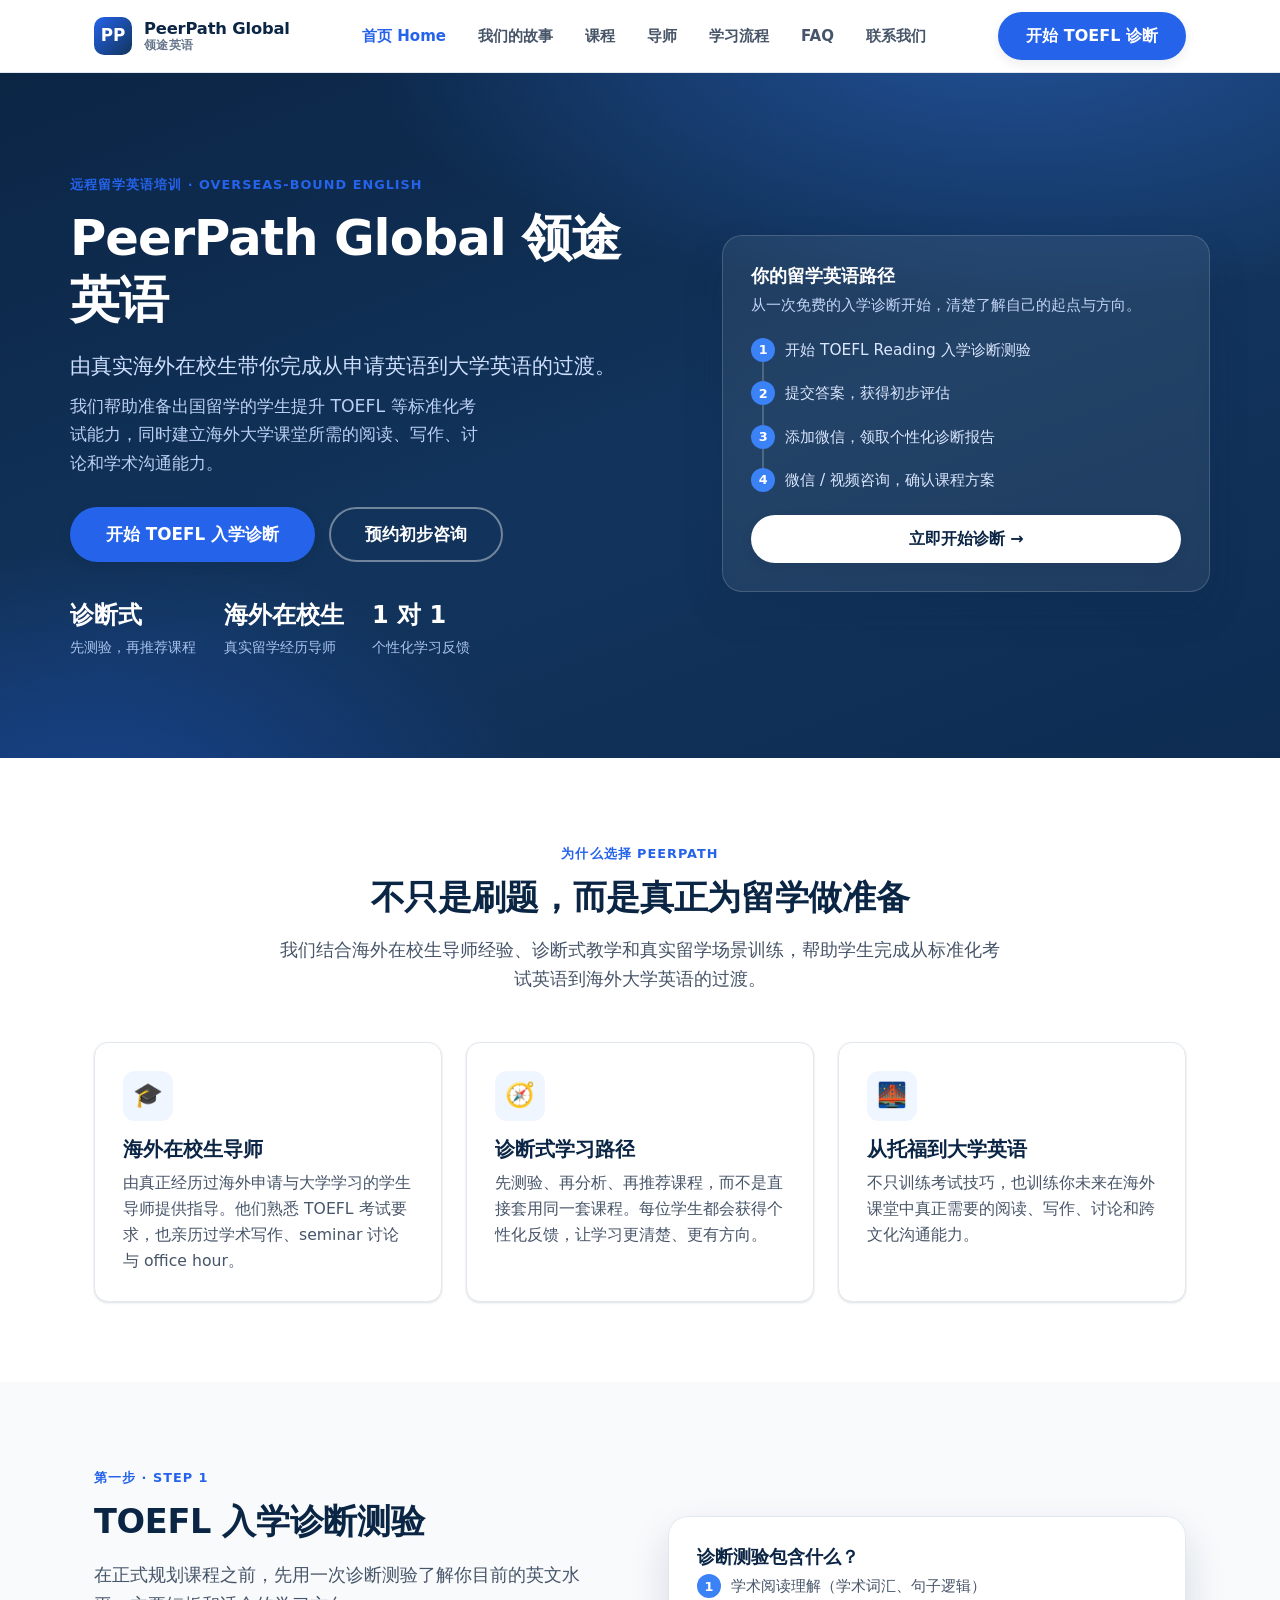
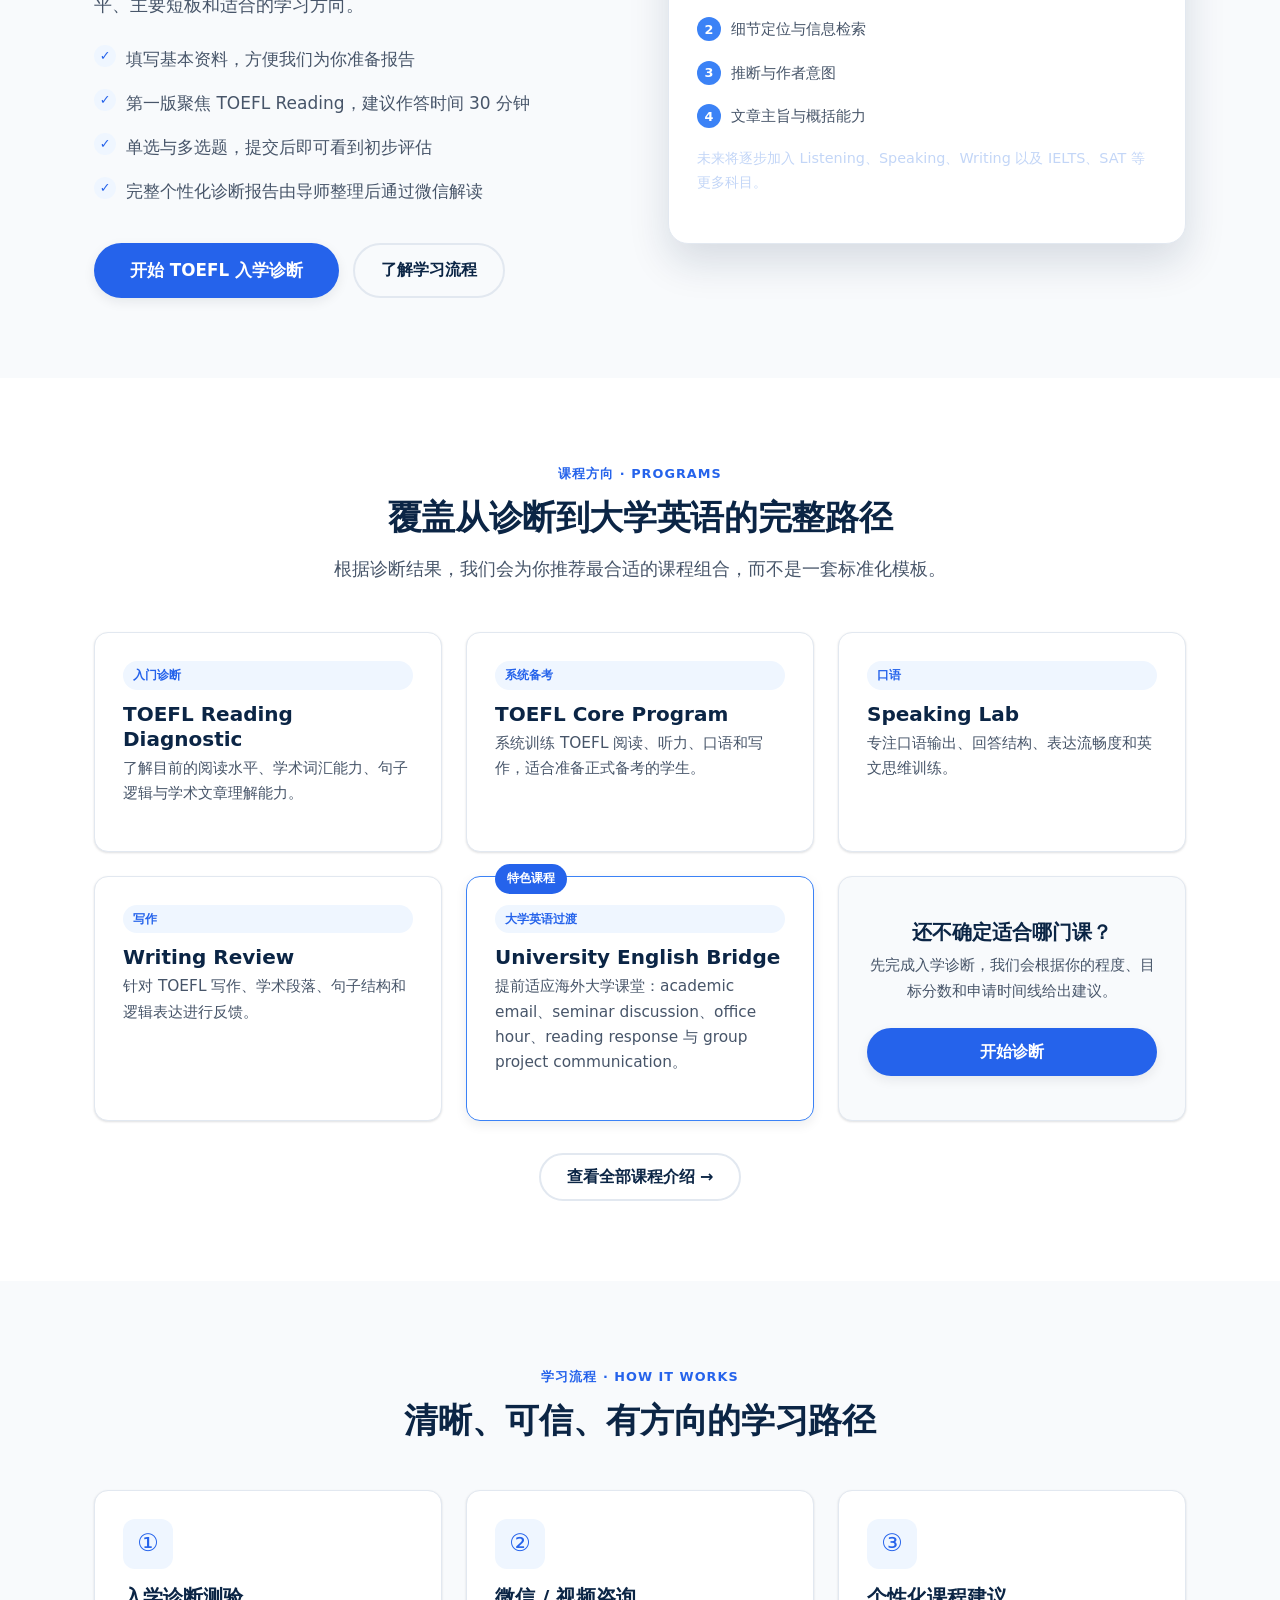
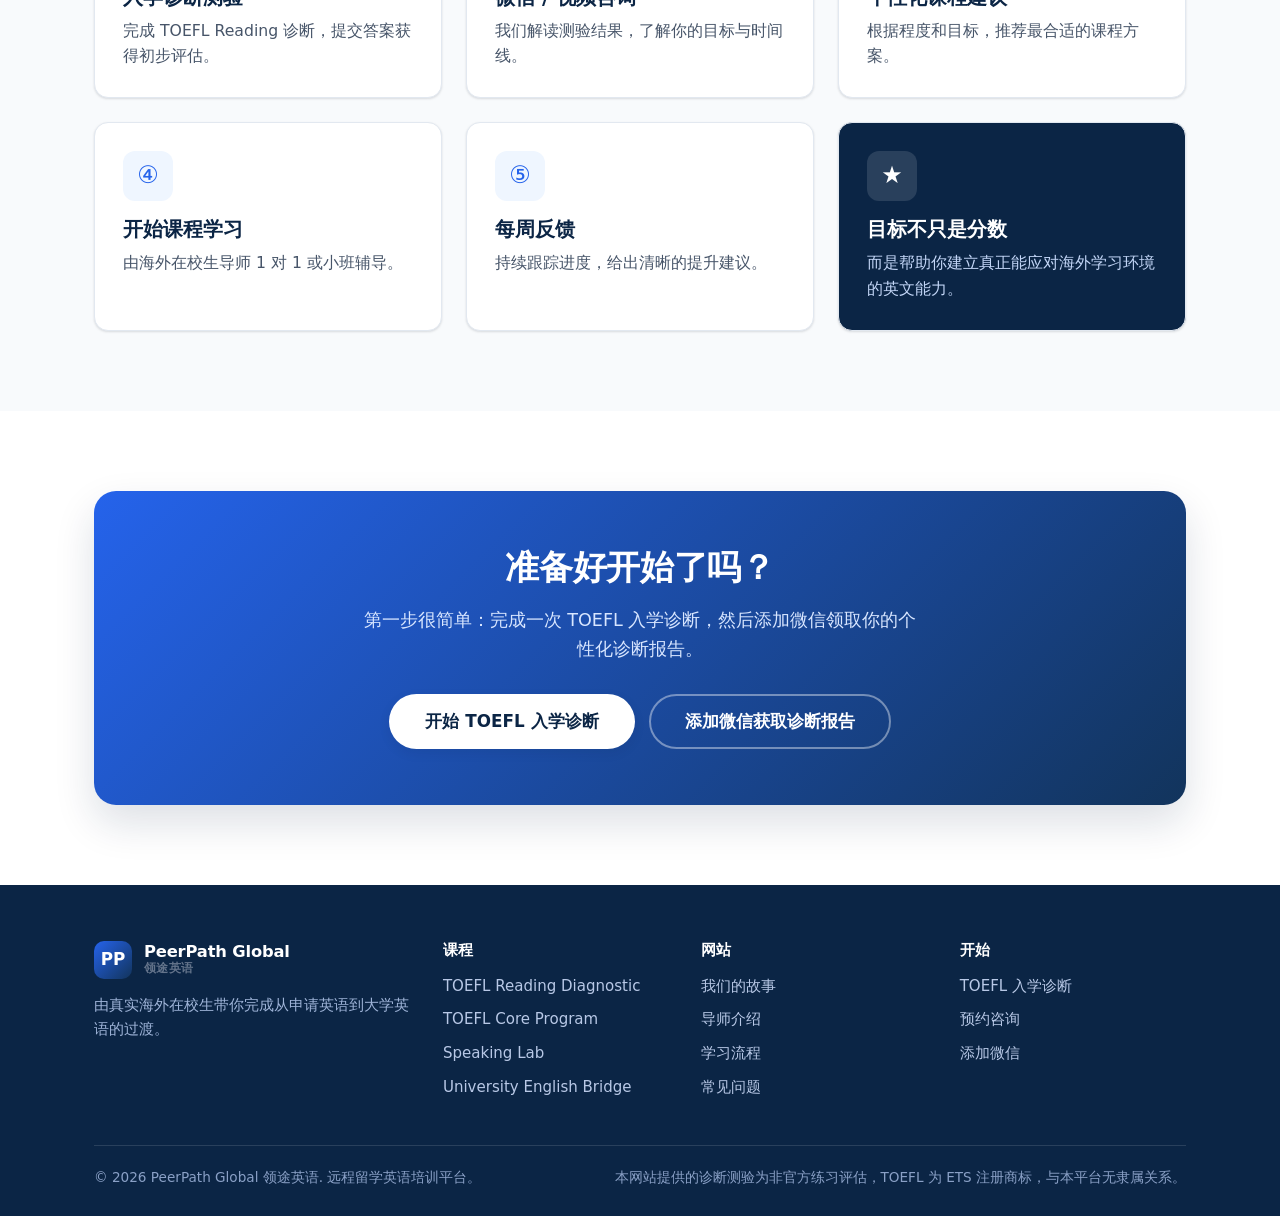
==== index.html @ d547b598 "Build PeerPath Global 领途英语 website (v1) First version of the remote study-abroad English training si" ====
<!DOCTYPE html>
<html lang="zh-CN">
<head>
  <meta charset="UTF-8">
  <meta name="viewport" content="width=device-width, initial-scale=1.0">
  <title>PeerPath Global 领途英语 | 由真实海外在校生带你完成从申请英语到大学英语的过渡</title>
  <meta name="description" content="PeerPath Global 领途英语是一个远程留学英语培训平台，结合 TOEFL 入学诊断测验、海外在校生导师辅导与真实留学场景训练，帮助准备出国的中国学生完成从考试英语到大学英语的过渡。">
  <link rel="preconnect" href="https://fonts.googleapis.com">
  <link rel="stylesheet" href="css/styles.css">
</head>
<body>

  <header class="site-header">
    <div class="container nav">
      <a class="brand" href="index.html" aria-label="PeerPath Global 首页">
        <span class="brand__mark">PP</span>
        <span class="brand__text">
          <span class="brand__en">PeerPath Global</span>
          <span class="brand__cn">领途英语</span>
        </span>
      </a>
      <nav aria-label="主导航">
        <ul class="nav__links">
          <li><a href="index.html">首页 Home</a></li>
          <li><a href="story.html">我们的故事</a></li>
          <li><a href="programs.html">课程</a></li>
          <li><a href="mentors.html">导师</a></li>
          <li><a href="how-it-works.html">学习流程</a></li>
          <li><a href="faq.html">FAQ</a></li>
          <li><a href="contact.html">联系我们</a></li>
        </ul>
      </nav>
      <div class="nav__cta">
        <a class="btn btn--primary" href="placement-test.html">开始 TOEFL 诊断</a>
      </div>
      <button class="nav__toggle" aria-label="展开菜单" aria-expanded="false">
        <span></span><span></span><span></span>
      </button>
    </div>
  </header>

  <main>
    <!-- Hero -->
    <section class="hero">
      <div class="container hero__inner">
        <div>
          <span class="eyebrow">远程留学英语培训 · Overseas-Bound English</span>
          <h1>PeerPath Global 领途英语</h1>
          <p class="hero__slogan">由真实海外在校生带你完成从申请英语到大学英语的过渡。</p>
          <p class="hero__sub">我们帮助准备出国留学的学生提升 TOEFL 等标准化考试能力，同时建立海外大学课堂所需的阅读、写作、讨论和学术沟通能力。</p>
          <div class="hero__actions">
            <a class="btn btn--primary btn--lg" href="placement-test.html">开始 TOEFL 入学诊断</a>
            <a class="btn btn--ghost-light btn--lg" href="contact.html#book">预约初步咨询</a>
          </div>
          <div class="hero__trust">
            <div><b>诊断式</b><span>先测验，再推荐课程</span></div>
            <div><b>海外在校生</b><span>真实留学经历导师</span></div>
            <div><b>1 对 1</b><span>个性化学习反馈</span></div>
          </div>
        </div>
        <aside class="hero__card">
          <h3>你的留学英语路径</h3>
          <p>从一次免费的入学诊断开始，清楚了解自己的起点与方向。</p>
          <ul class="flowline">
            <li>开始 TOEFL Reading 入学诊断测验</li>
            <li>提交答案，获得初步评估</li>
            <li>添加微信，领取个性化诊断报告</li>
            <li>微信 / 视频咨询，确认课程方案</li>
          </ul>
          <a class="btn btn--light btn--block" href="placement-test.html" style="margin-top:22px">立即开始诊断 →</a>
        </aside>
      </div>
    </section>

    <!-- Core value props -->
    <section class="section">
      <div class="container">
        <div class="section-head">
          <span class="eyebrow">为什么选择 PeerPath</span>
          <h2>不只是刷题，而是真正为留学做准备</h2>
          <p>我们结合海外在校生导师经验、诊断式教学和真实留学场景训练，帮助学生完成从标准化考试英语到海外大学英语的过渡。</p>
        </div>
        <div class="grid grid--3">
          <div class="card">
            <div class="card__icon">🎓</div>
            <h3>海外在校生导师</h3>
            <p>由真正经历过海外申请与大学学习的学生导师提供指导。他们熟悉 TOEFL 考试要求，也亲历过学术写作、seminar 讨论与 office hour。</p>
          </div>
          <div class="card">
            <div class="card__icon">🧭</div>
            <h3>诊断式学习路径</h3>
            <p>先测验、再分析、再推荐课程，而不是直接套用同一套课程。每位学生都会获得个性化反馈，让学习更清楚、更有方向。</p>
          </div>
          <div class="card">
            <div class="card__icon">🌉</div>
            <h3>从托福到大学英语</h3>
            <p>不只训练考试技巧，也训练你未来在海外课堂中真正需要的阅读、写作、讨论和跨文化沟通能力。</p>
          </div>
        </div>
      </div>
    </section>

    <!-- Placement test entry -->
    <section class="section section--tint">
      <div class="container">
        <div class="split">
          <div>
            <span class="eyebrow">第一步 · Step 1</span>
            <h2>TOEFL 入学诊断测验</h2>
            <p class="lead">在正式规划课程之前，先用一次诊断测验了解你目前的英文水平、主要短板和适合的学习方向。</p>
            <ul class="checklist">
              <li>填写基本资料，方便我们为你准备报告</li>
              <li>第一版聚焦 TOEFL Reading，建议作答时间 30 分钟</li>
              <li>单选与多选题，提交后即可看到初步评估</li>
              <li>完整个性化诊断报告由导师整理后通过微信解读</li>
            </ul>
            <div class="hero__actions">
              <a class="btn btn--primary btn--lg" href="placement-test.html">开始 TOEFL 入学诊断</a>
              <a class="btn btn--ghost" href="how-it-works.html">了解学习流程</a>
            </div>
          </div>
          <div class="hero__card" style="background:#fff;border-color:var(--line);color:var(--ink)">
            <h3 style="color:var(--navy-900)">诊断测验包含什么？</h3>
            <ul class="flowline" style="counter-reset:step">
              <li style="color:var(--ink-soft)">学术阅读理解（学术词汇、句子逻辑）</li>
              <li style="color:var(--ink-soft)">细节定位与信息检索</li>
              <li style="color:var(--ink-soft)">推断与作者意图</li>
              <li style="color:var(--ink-soft)">文章主旨与概括能力</li>
            </ul>
            <p class="muted" style="margin-top:18px;font-size:.9rem">未来将逐步加入 Listening、Speaking、Writing 以及 IELTS、SAT 等更多科目。</p>
          </div>
        </div>
      </div>
    </section>

    <!-- Programs preview -->
    <section class="section">
      <div class="container">
        <div class="section-head">
          <span class="eyebrow">课程方向 · Programs</span>
          <h2>覆盖从诊断到大学英语的完整路径</h2>
          <p>根据诊断结果，我们会为你推荐最合适的课程组合，而不是一套标准化模板。</p>
        </div>
        <div class="grid grid--3">
          <div class="program">
            <span class="card__tag">入门诊断</span>
            <h3>TOEFL Reading Diagnostic</h3>
            <p>了解目前的阅读水平、学术词汇能力、句子逻辑与学术文章理解能力。</p>
          </div>
          <div class="program">
            <span class="card__tag">系统备考</span>
            <h3>TOEFL Core Program</h3>
            <p>系统训练 TOEFL 阅读、听力、口语和写作，适合准备正式备考的学生。</p>
          </div>
          <div class="program">
            <span class="card__tag">口语</span>
            <h3>Speaking Lab</h3>
            <p>专注口语输出、回答结构、表达流畅度和英文思维训练。</p>
          </div>
          <div class="program">
            <span class="card__tag">写作</span>
            <h3>Writing Review</h3>
            <p>针对 TOEFL 写作、学术段落、句子结构和逻辑表达进行反馈。</p>
          </div>
          <div class="program program--featured">
            <span class="program__badge">特色课程</span>
            <span class="card__tag">大学英语过渡</span>
            <h3>University English Bridge</h3>
            <p>提前适应海外大学课堂：academic email、seminar discussion、office hour、reading response 与 group project communication。</p>
          </div>
          <div class="program" style="background:var(--bg-soft);justify-content:center;text-align:center">
            <h3 style="margin-bottom:.4em">还不确定适合哪门课？</h3>
            <p>先完成入学诊断，我们会根据你的程度、目标分数和申请时间线给出建议。</p>
            <a class="btn btn--primary" href="placement-test.html" style="margin-top:8px">开始诊断</a>
          </div>
        </div>
        <div class="center" style="margin-top:32px">
          <a class="btn btn--ghost" href="programs.html">查看全部课程介绍 →</a>
        </div>
      </div>
    </section>

    <!-- How it works -->
    <section class="section section--tint">
      <div class="container">
        <div class="section-head">
          <span class="eyebrow">学习流程 · How It Works</span>
          <h2>清晰、可信、有方向的学习路径</h2>
        </div>
        <div class="grid grid--3">
          <div class="card"><div class="card__icon">①</div><h3>入学诊断测验</h3><p>完成 TOEFL Reading 诊断，提交答案获得初步评估。</p></div>
          <div class="card"><div class="card__icon">②</div><h3>微信 / 视频咨询</h3><p>我们解读测验结果，了解你的目标与时间线。</p></div>
          <div class="card"><div class="card__icon">③</div><h3>个性化课程建议</h3><p>根据程度和目标，推荐最合适的课程方案。</p></div>
          <div class="card"><div class="card__icon">④</div><h3>开始课程学习</h3><p>由海外在校生导师 1 对 1 或小班辅导。</p></div>
          <div class="card"><div class="card__icon">⑤</div><h3>每周反馈</h3><p>持续跟踪进度，给出清晰的提升建议。</p></div>
          <div class="card" style="background:var(--navy-900);color:#fff">
            <div class="card__icon" style="background:rgba(255,255,255,.12);color:#fff">★</div>
            <h3 style="color:#fff">目标不只是分数</h3>
            <p style="color:#c3d6f7">而是帮助你建立真正能应对海外学习环境的英文能力。</p>
          </div>
        </div>
      </div>
    </section>

    <!-- CTA band -->
    <section class="section">
      <div class="container">
        <div class="cta-band">
          <h2>准备好开始了吗？</h2>
          <p>第一步很简单：完成一次 TOEFL 入学诊断，然后添加微信领取你的个性化诊断报告。</p>
          <div class="hero__actions">
            <a class="btn btn--light btn--lg" href="placement-test.html">开始 TOEFL 入学诊断</a>
            <a class="btn btn--ghost-light btn--lg" href="contact.html">添加微信获取诊断报告</a>
          </div>
        </div>
      </div>
    </section>
  </main>

  <!-- Footer -->
  <footer class="site-footer">
    <div class="container">
      <div class="footer-grid">
        <div class="footer-brand">
          <a class="brand" href="index.html">
            <span class="brand__mark">PP</span>
            <span class="brand__text"><span class="brand__en">PeerPath Global</span><span class="brand__cn">领途英语</span></span>
          </a>
          <p>由真实海外在校生带你完成从申请英语到大学英语的过渡。</p>
        </div>
        <div>
          <h4>课程</h4>
          <ul class="footer-links">
            <li><a href="programs.html">TOEFL Reading Diagnostic</a></li>
            <li><a href="programs.html">TOEFL Core Program</a></li>
            <li><a href="programs.html">Speaking Lab</a></li>
            <li><a href="programs.html">University English Bridge</a></li>
          </ul>
        </div>
        <div>
          <h4>网站</h4>
          <ul class="footer-links">
            <li><a href="story.html">我们的故事</a></li>
            <li><a href="mentors.html">导师介绍</a></li>
            <li><a href="how-it-works.html">学习流程</a></li>
            <li><a href="faq.html">常见问题</a></li>
          </ul>
        </div>
        <div>
          <h4>开始</h4>
          <ul class="footer-links">
            <li><a href="placement-test.html">TOEFL 入学诊断</a></li>
            <li><a href="contact.html#book">预约咨询</a></li>
            <li><a href="contact.html">添加微信</a></li>
          </ul>
        </div>
      </div>
      <div class="footer-bottom">
        <span>© <span data-year>2026</span> PeerPath Global 领途英语. 远程留学英语培训平台。</span>
        <span>本网站提供的诊断测验为非官方练习评估，TOEFL 为 ETS 注册商标，与本平台无隶属关系。</span>
      </div>
    </div>
  </footer>

  <script src="js/config.js"></script>
  <script src="js/main.js"></script>
</body>
</html>
---- css/styles.css ----
/* ==========================================================================
   PeerPath Global 领途英语 — Design System
   Modern, clean, education-focused. Navy / blue / white palette.
   ========================================================================== */

:root {
  /* Brand colors */
  --navy-900: #0b2545;
  --navy-800: #12345c;
  --navy-700: #1d426b;
  --blue-600: #2563eb;
  --blue-500: #3b82f6;
  --blue-400: #60a5fa;
  --blue-100: #dbeafe;
  --blue-50:  #eff6ff;

  --ink:      #1e293b;
  --ink-soft: #475569;
  --muted:    #64748b;
  --line:     #e2e8f0;
  --bg:       #ffffff;
  --bg-soft:  #f8fafc;
  --bg-tint:  #f1f5f9;

  --success:  #16a34a;
  --warning:  #d97706;
  --danger:   #dc2626;

  --radius:   14px;
  --radius-sm: 10px;
  --shadow-sm: 0 1px 2px rgba(15, 23, 42, .06), 0 1px 3px rgba(15, 23, 42, .08);
  --shadow:    0 4px 12px rgba(15, 23, 42, .08);
  --shadow-lg: 0 18px 40px rgba(11, 37, 69, .14);

  --maxw: 1140px;
  --font: "Inter", "Segoe UI", "PingFang SC", "Microsoft YaHei", "Hiragino Sans GB", system-ui, -apple-system, sans-serif;
}

/* Reset --------------------------------------------------------------- */
*, *::before, *::after { box-sizing: border-box; }
html { scroll-behavior: smooth; -webkit-text-size-adjust: 100%; }
body {
  margin: 0;
  font-family: var(--font);
  color: var(--ink);
  background: var(--bg);
  line-height: 1.65;
  font-size: 17px;
  -webkit-font-smoothing: antialiased;
}
img { max-width: 100%; display: block; }
a { color: var(--blue-600); text-decoration: none; }
a:hover { text-decoration: underline; }
h1, h2, h3, h4 { color: var(--navy-900); line-height: 1.25; margin: 0 0 .5em; font-weight: 700; }
h1 { font-size: clamp(2rem, 4.5vw, 3.1rem); letter-spacing: -.02em; }
h2 { font-size: clamp(1.5rem, 3vw, 2.1rem); letter-spacing: -.01em; }
h3 { font-size: 1.25rem; }
p  { margin: 0 0 1rem; }

/* Layout helpers ------------------------------------------------------ */
.container { width: 100%; max-width: var(--maxw); margin: 0 auto; padding: 0 24px; }
.section { padding: 80px 0; }
.section--tint { background: var(--bg-soft); }
.section--navy { background: var(--navy-900); color: #e8eefc; }
.section--navy h1, .section--navy h2, .section--navy h3 { color: #fff; }
.center { text-align: center; }
.lead { font-size: 1.15rem; color: var(--ink-soft); }
.eyebrow {
  display: inline-block; font-size: .8rem; font-weight: 700; letter-spacing: .08em;
  text-transform: uppercase; color: var(--blue-600); margin-bottom: .8rem;
}
.section--navy .eyebrow { color: var(--blue-400); }
.section-head { max-width: 720px; margin: 0 auto 48px; text-align: center; }
.section-head p { color: var(--ink-soft); font-size: 1.1rem; }

/* Buttons ------------------------------------------------------------- */
.btn {
  display: inline-flex; align-items: center; gap: .5rem; justify-content: center;
  font-weight: 600; font-size: 1rem; line-height: 1; cursor: pointer;
  padding: 14px 26px; border-radius: 999px; border: 2px solid transparent;
  transition: transform .12s ease, box-shadow .2s ease, background .2s ease, color .2s ease;
  text-decoration: none; white-space: nowrap;
}
.btn:hover { text-decoration: none; transform: translateY(-2px); }
.btn--primary { background: var(--blue-600); color: #fff; box-shadow: var(--shadow); }
.btn--primary:hover { background: var(--blue-500); color: #fff; }
.btn--light { background: #fff; color: var(--navy-900); box-shadow: var(--shadow); }
.btn--light:hover { background: var(--blue-50); color: var(--navy-900); }
.btn--ghost { background: transparent; color: var(--navy-900); border-color: var(--line); }
.btn--ghost:hover { border-color: var(--blue-400); color: var(--blue-600); background: var(--blue-50); }
.btn--ghost-light { background: transparent; color: #fff; border-color: rgba(255,255,255,.4); }
.btn--ghost-light:hover { background: rgba(255,255,255,.12); color: #fff; }
.btn--lg { padding: 17px 34px; font-size: 1.05rem; }
.btn--block { width: 100%; }

/* Header / Nav -------------------------------------------------------- */
.site-header {
  position: sticky; top: 0; z-index: 50; background: rgba(255,255,255,.92);
  backdrop-filter: saturate(180%) blur(10px); border-bottom: 1px solid var(--line);
}
.nav { display: flex; align-items: center; justify-content: space-between; height: 72px; }
.brand { display: flex; align-items: center; gap: 12px; font-weight: 800; color: var(--navy-900); }
.brand:hover { text-decoration: none; }
.brand__mark {
  width: 38px; height: 38px; border-radius: 10px; flex: none;
  background: linear-gradient(135deg, var(--blue-600), var(--navy-800));
  display: grid; place-items: center; color: #fff; font-weight: 800; font-size: 1.05rem;
}
.brand__text { display: flex; flex-direction: column; line-height: 1.15; }
.brand__en { font-size: 1.02rem; letter-spacing: -.01em; }
.brand__cn { font-size: .74rem; color: var(--muted); font-weight: 600; letter-spacing: .04em; }
.nav__links { display: flex; align-items: center; gap: 6px; list-style: none; margin: 0; padding: 0; }
.nav__links a {
  display: inline-block; padding: 8px 13px; border-radius: 8px; color: var(--ink-soft);
  font-weight: 600; font-size: .94rem;
}
.nav__links a:hover { color: var(--navy-900); background: var(--bg-tint); text-decoration: none; }
.nav__links a.is-active { color: var(--blue-600); }
.nav__cta { display: flex; align-items: center; gap: 10px; }
.nav__toggle {
  display: none; background: none; border: 0; cursor: pointer; padding: 8px;
  flex-direction: column; gap: 5px;
}
.nav__toggle span { width: 24px; height: 2px; background: var(--navy-900); border-radius: 2px; transition: .2s; }

/* Hero ---------------------------------------------------------------- */
.hero {
  position: relative; overflow: hidden; color: #eaf1ff;
  background:
    radial-gradient(1100px 500px at 78% -10%, rgba(59,130,246,.45), transparent 60%),
    radial-gradient(800px 500px at 8% 110%, rgba(37,99,235,.35), transparent 55%),
    linear-gradient(160deg, var(--navy-900), var(--navy-800) 55%, #0e2c52);
}
.hero__inner { padding: 96px 0 100px; display: grid; grid-template-columns: 1.1fr .9fr; gap: 56px; align-items: center; }
.hero h1 { color: #fff; margin-bottom: .35em; }
.hero__slogan { font-size: 1.3rem; color: #cfe0ff; font-weight: 500; margin-bottom: .4em; }
.hero__sub { font-size: 1.08rem; color: #bcd0f5; max-width: 38ch; }
.hero__actions { display: flex; flex-wrap: wrap; gap: 14px; margin-top: 30px; }
.hero__trust { margin-top: 34px; display: flex; gap: 28px; flex-wrap: wrap; }
.hero__trust div { display: flex; flex-direction: column; }
.hero__trust b { font-size: 1.5rem; color: #fff; }
.hero__trust span { font-size: .85rem; color: #a9c2ec; }
.hero__card {
  background: rgba(255,255,255,.07); border: 1px solid rgba(255,255,255,.16);
  border-radius: 20px; padding: 28px; backdrop-filter: blur(6px); box-shadow: var(--shadow-lg);
}
.hero__card h3 { color: #fff; font-size: 1.15rem; margin-bottom: 6px; }
.hero__card p { color: #c3d6f7; font-size: .95rem; margin-bottom: 20px; }
.flowline { list-style: none; margin: 0; padding: 0; }
.flowline li { position: relative; padding: 0 0 18px 34px; color: #dbe7ff; font-size: .96rem; }
.flowline li::before {
  content: counter(step); counter-increment: step; position: absolute; left: 0; top: 0;
  width: 24px; height: 24px; border-radius: 50%; background: var(--blue-500); color: #fff;
  display: grid; place-items: center; font-size: .8rem; font-weight: 700;
}
.flowline li::after {
  content: ""; position: absolute; left: 11px; top: 24px; bottom: 0; width: 2px; background: rgba(255,255,255,.2);
}
.flowline li:last-child { padding-bottom: 0; }
.flowline li:last-child::after { display: none; }
.flowline { counter-reset: step; }

/* Cards / Grids ------------------------------------------------------- */
.grid { display: grid; gap: 24px; }
.grid--3 { grid-template-columns: repeat(3, 1fr); }
.grid--2 { grid-template-columns: repeat(2, 1fr); }
.grid--4 { grid-template-columns: repeat(4, 1fr); }
.card {
  background: var(--bg); border: 1px solid var(--line); border-radius: var(--radius);
  padding: 28px; box-shadow: var(--shadow-sm); transition: transform .15s ease, box-shadow .2s ease, border-color .2s;
}
.card:hover { transform: translateY(-3px); box-shadow: var(--shadow); border-color: var(--blue-100); }
.card__icon {
  width: 50px; height: 50px; border-radius: 12px; background: var(--blue-50); color: var(--blue-600);
  display: grid; place-items: center; font-size: 1.5rem; margin-bottom: 16px;
}
.card h3 { margin-bottom: .4em; }
.card p { color: var(--ink-soft); font-size: .98rem; margin: 0; }
.card__tag { display:inline-block; font-size:.78rem; font-weight:700; color: var(--blue-600); background: var(--blue-50); padding: 4px 10px; border-radius: 999px; margin-bottom: 12px; }

/* Feature list -------------------------------------------------------- */
.checklist { list-style: none; margin: 0; padding: 0; }
.checklist li { position: relative; padding: 8px 0 8px 32px; color: var(--ink-soft); }
.checklist li::before {
  content: "✓"; position: absolute; left: 0; top: 8px; width: 22px; height: 22px; border-radius: 50%;
  background: var(--blue-50); color: var(--blue-600); font-weight: 800; font-size: .8rem;
  display: grid; place-items: center;
}

/* Split section ------------------------------------------------------- */
.split { display: grid; grid-template-columns: 1fr 1fr; gap: 56px; align-items: center; }
.split--narrow { gap: 40px; }

/* Program / pricing-style cards -------------------------------------- */
.program {
  display: flex; flex-direction: column; height: 100%;
  border: 1px solid var(--line); border-radius: var(--radius); padding: 28px; background: #fff;
  box-shadow: var(--shadow-sm); transition: transform .15s, box-shadow .2s, border-color .2s;
}
.program:hover { transform: translateY(-3px); box-shadow: var(--shadow); border-color: var(--blue-100); }
.program--featured { border-color: var(--blue-500); box-shadow: var(--shadow); position: relative; }
.program__badge {
  position: absolute; top: -13px; left: 28px; background: var(--blue-600); color: #fff;
  font-size: .75rem; font-weight: 700; padding: 5px 12px; border-radius: 999px;
}
.program h3 { margin-bottom: .2em; }
.program__meta { color: var(--muted); font-size: .85rem; margin-bottom: 14px; font-weight: 600; }
.program p { color: var(--ink-soft); font-size: .96rem; }
.program .checklist { margin: 6px 0 20px; }
.program .btn { margin-top: auto; }

/* Mentors ------------------------------------------------------------- */
.mentor { text-align: left; }
.mentor__avatar {
  width: 72px; height: 72px; border-radius: 50%; margin-bottom: 16px;
  display: grid; place-items: center; font-size: 1.5rem; font-weight: 800; color: #fff;
}
.mentor h3 { margin-bottom: .1em; }
.mentor__school { color: var(--blue-600); font-weight: 600; font-size: .92rem; margin-bottom: 10px; }
.mentor__tags { display: flex; flex-wrap: wrap; gap: 6px; margin-top: 14px; }
.tag { font-size: .78rem; font-weight: 600; color: var(--ink-soft); background: var(--bg-tint); padding: 4px 10px; border-radius: 999px; }

/* Steps / How it works ----------------------------------------------- */
.steps { counter-reset: s; display: grid; gap: 20px; }
.step { display: grid; grid-template-columns: 56px 1fr; gap: 20px; align-items: start; padding: 22px; background:#fff; border:1px solid var(--line); border-radius: var(--radius); box-shadow: var(--shadow-sm); }
.step__num {
  counter-increment: s; width: 56px; height: 56px; border-radius: 14px;
  background: linear-gradient(135deg, var(--blue-600), var(--navy-800)); color:#fff;
  display: grid; place-items: center; font-size: 1.4rem; font-weight: 800;
}
.step__num::before { content: counter(s); }
.step h3 { margin-bottom: .2em; }
.step p { margin: 0; color: var(--ink-soft); }

/* FAQ ----------------------------------------------------------------- */
.faq { max-width: 820px; margin: 0 auto; }
.faq__item { border: 1px solid var(--line); border-radius: var(--radius-sm); margin-bottom: 14px; background:#fff; overflow: hidden; }
.faq__q {
  width: 100%; text-align: left; background: none; border: 0; cursor: pointer;
  padding: 20px 24px; font-size: 1.05rem; font-weight: 600; color: var(--navy-900);
  display: flex; justify-content: space-between; align-items: center; gap: 16px;
}
.faq__q:hover { color: var(--blue-600); }
.faq__icon { flex: none; font-size: 1.4rem; color: var(--blue-500); transition: transform .2s; line-height: 1; }
.faq__item.is-open .faq__icon { transform: rotate(45deg); }
.faq__a { padding: 0 24px; max-height: 0; overflow: hidden; transition: max-height .25s ease, padding .25s ease; }
.faq__item.is-open .faq__a { padding: 0 24px 22px; max-height: 600px; }
.faq__a p { color: var(--ink-soft); margin: 0; }

/* Page hero (inner pages) -------------------------------------------- */
.page-hero {
  background:
    radial-gradient(900px 420px at 85% -20%, rgba(59,130,246,.4), transparent 60%),
    linear-gradient(160deg, var(--navy-900), var(--navy-800));
  color: #eaf1ff; padding: 72px 0 64px; text-align: center;
}
.page-hero h1 { color: #fff; margin-bottom: .3em; }
.page-hero p { color: #c3d6f7; max-width: 640px; margin: 0 auto; font-size: 1.1rem; }
.page-hero .eyebrow { color: var(--blue-400); }

/* Callout / CTA band -------------------------------------------------- */
.cta-band {
  background: linear-gradient(135deg, var(--blue-600), var(--navy-800));
  color: #fff; border-radius: 22px; padding: 56px; text-align: center; box-shadow: var(--shadow-lg);
}
.cta-band h2 { color: #fff; }
.cta-band p { color: #d8e6ff; max-width: 560px; margin: 0 auto 28px; font-size: 1.1rem; }
.cta-band .hero__actions { justify-content: center; }

/* Forms --------------------------------------------------------------- */
.field { margin-bottom: 18px; }
.field label { display: block; font-weight: 600; color: var(--navy-900); margin-bottom: 7px; font-size: .95rem; }
.field label .req { color: var(--danger); }
.field input, .field select, .field textarea {
  width: 100%; padding: 12px 14px; border: 1px solid var(--line); border-radius: 10px;
  font: inherit; font-size: 1rem; color: var(--ink); background: #fff; transition: border-color .15s, box-shadow .15s;
}
.field input:focus, .field select:focus, .field textarea:focus {
  outline: none; border-color: var(--blue-500); box-shadow: 0 0 0 3px var(--blue-100);
}
.field textarea { min-height: 120px; resize: vertical; }
.field .hint { font-size: .82rem; color: var(--muted); margin-top: 5px; }
.field--error input, .field--error select { border-color: var(--danger); }
.field__err { color: var(--danger); font-size: .82rem; margin-top: 5px; display: none; }
.field--error .field__err { display: block; }
.form-grid { display: grid; grid-template-columns: 1fr 1fr; gap: 0 22px; }
.form-card { background: #fff; border: 1px solid var(--line); border-radius: var(--radius); padding: 32px; box-shadow: var(--shadow-sm); }

/* Contact / WeChat ---------------------------------------------------- */
.qr {
  width: 220px; height: 220px; margin: 0 auto 16px; border-radius: 16px; background: #fff;
  border: 1px solid var(--line); display: grid; place-items: center; box-shadow: var(--shadow-sm);
  overflow: hidden;
}
.qr img { width: 100%; height: 100%; object-fit: contain; }
.contact-method { display: flex; gap: 16px; align-items: flex-start; padding: 18px 0; border-bottom: 1px solid var(--line); }
.contact-method:last-child { border-bottom: 0; }
.contact-method .card__icon { margin: 0; flex: none; }
.contact-method h3 { margin-bottom: .15em; font-size: 1.05rem; }
.contact-method p { margin: 0; color: var(--ink-soft); font-size: .95rem; }

/* Placement test ------------------------------------------------------ */
.test-shell { max-width: 880px; margin: 0 auto; }
.test-bar {
  position: sticky; top: 72px; z-index: 20; background: #fff; border: 1px solid var(--line);
  border-radius: 12px; padding: 12px 18px; display: flex; align-items: center; justify-content: space-between;
  box-shadow: var(--shadow-sm); margin-bottom: 24px; gap: 12px; flex-wrap: wrap;
}
.test-bar__progress { flex: 1; min-width: 160px; }
.progressbar { height: 8px; background: var(--bg-tint); border-radius: 999px; overflow: hidden; }
.progressbar > span { display: block; height: 100%; background: var(--blue-500); width: 0; transition: width .3s; }
.timer { font-variant-numeric: tabular-nums; font-weight: 700; font-size: 1.1rem; color: var(--navy-900); display:flex; align-items:center; gap:8px; }
.timer.is-low { color: var(--danger); }
.timer__dot { width: 9px; height: 9px; border-radius: 50%; background: var(--success); }
.timer.is-low .timer__dot { background: var(--danger); }

.passage { background: var(--bg-soft); border: 1px solid var(--line); border-radius: var(--radius); padding: 28px; margin-bottom: 24px; }
.passage h3 { margin-bottom: .2em; }
.passage__meta { color: var(--muted); font-size: .85rem; margin-bottom: 16px; }
.passage__body p { color: var(--ink); font-size: 1rem; }
.passage__body p[data-para] { position: relative; }

.question { border: 1px solid var(--line); border-radius: var(--radius); padding: 24px; margin-bottom: 18px; background:#fff; }
.question__num { font-size: .8rem; font-weight: 700; color: var(--blue-600); letter-spacing: .04em; }
.question__text { font-weight: 600; color: var(--navy-900); margin: 4px 0 16px; }
.question__hint { font-size: .85rem; color: var(--muted); font-weight: 500; }
.option { display: flex; gap: 12px; align-items: flex-start; padding: 12px 14px; border: 1px solid var(--line); border-radius: 10px; margin-bottom: 10px; cursor: pointer; transition: border-color .15s, background .15s; }
.option:hover { border-color: var(--blue-400); background: var(--blue-50); }
.option input { margin-top: 4px; accent-color: var(--blue-600); width: 18px; height: 18px; flex: none; }
.option.is-selected { border-color: var(--blue-500); background: var(--blue-50); }
.option__label { color: var(--ink); }

.test-actions { display: flex; justify-content: space-between; gap: 14px; margin-top: 10px; flex-wrap: wrap; }

/* Result -------------------------------------------------------------- */
.result-card { background:#fff; border:1px solid var(--line); border-radius: var(--radius); padding: 36px; box-shadow: var(--shadow); text-align:center; max-width: 720px; margin: 0 auto; }
.score-ring {
  width: 150px; height: 150px; border-radius: 50%; margin: 8px auto 18px; display: grid; place-items: center;
  background: conic-gradient(var(--blue-500) var(--pct, 0%), var(--bg-tint) 0);
}
.score-ring__inner { width: 116px; height: 116px; border-radius: 50%; background:#fff; display: grid; place-items: center; }
.score-ring__inner b { font-size: 2.2rem; color: var(--navy-900); line-height: 1; }
.score-ring__inner span { font-size: .8rem; color: var(--muted); }
.level-badge { display:inline-block; font-weight:700; padding: 6px 16px; border-radius: 999px; margin: 4px 0 14px; }
.result-meta { display:flex; gap: 18px; justify-content:center; flex-wrap:wrap; margin: 18px 0 8px; }
.result-meta div { background: var(--bg-soft); border:1px solid var(--line); border-radius: 12px; padding: 14px 20px; min-width: 120px; }
.result-meta b { display:block; font-size: 1.4rem; color: var(--navy-900); }
.result-meta span { font-size: .82rem; color: var(--muted); }

/* Banner / notices ---------------------------------------------------- */
.notice { background: var(--blue-50); border: 1px solid var(--blue-100); border-radius: 12px; padding: 16px 18px; color: var(--ink-soft); font-size: .95rem; }
.notice strong { color: var(--navy-900); }

/* Footer -------------------------------------------------------------- */
.site-footer { background: var(--navy-900); color: #b8c8e6; padding: 56px 0 28px; }
.footer-grid { display: grid; grid-template-columns: 1.4fr 1fr 1fr 1fr; gap: 32px; }
.site-footer h4 { color: #fff; font-size: .95rem; margin-bottom: 14px; }
.site-footer a { color: #b8c8e6; }
.site-footer a:hover { color: #fff; }
.footer-links { list-style: none; padding: 0; margin: 0; }
.footer-links li { margin-bottom: 9px; font-size: .94rem; }
.footer-brand .brand { color: #fff; margin-bottom: 14px; }
.footer-brand .brand__en { color: #fff; }
.footer-brand p { color: #9fb4d8; font-size: .92rem; max-width: 34ch; }
.footer-bottom { border-top: 1px solid rgba(255,255,255,.12); margin-top: 36px; padding-top: 20px; display: flex; justify-content: space-between; gap: 14px; flex-wrap: wrap; font-size: .85rem; color: #8aa0c6; }

/* Utilities ----------------------------------------------------------- */
.mt-0 { margin-top: 0; }
.mb-0 { margin-bottom: 0; }
.muted { color: var(--muted); }
.hide { display: none !important; }
.stack > * + * { margin-top: 1rem; }

/* Responsive ---------------------------------------------------------- */
@media (max-width: 960px) {
  .hero__inner { grid-template-columns: 1fr; gap: 40px; }
  .split { grid-template-columns: 1fr; gap: 32px; }
  .grid--3, .grid--4 { grid-template-columns: repeat(2, 1fr); }
  .footer-grid { grid-template-columns: 1fr 1fr; }
}
@media (max-width: 760px) {
  .section { padding: 56px 0; }
  .nav__links, .nav__cta .btn { display: none; }
  .nav__toggle { display: flex; }
  .site-header.nav-open .nav__links {
    display: flex; position: absolute; left: 0; right: 0; top: 72px; flex-direction: column;
    background: #fff; border-bottom: 1px solid var(--line); padding: 12px 24px 18px; gap: 2px; box-shadow: var(--shadow);
  }
  .site-header.nav-open .nav__links a { padding: 12px 8px; }
  .grid--3, .grid--4, .grid--2 { grid-template-columns: 1fr; }
  .form-grid { grid-template-columns: 1fr; }
  .footer-grid { grid-template-columns: 1fr 1fr; }
  .cta-band { padding: 40px 24px; }
  .test-bar { top: 64px; }
}
@media (max-width: 480px) {
  body { font-size: 16px; }
  .footer-grid { grid-template-columns: 1fr; }
  .hero__trust { gap: 20px; }
}
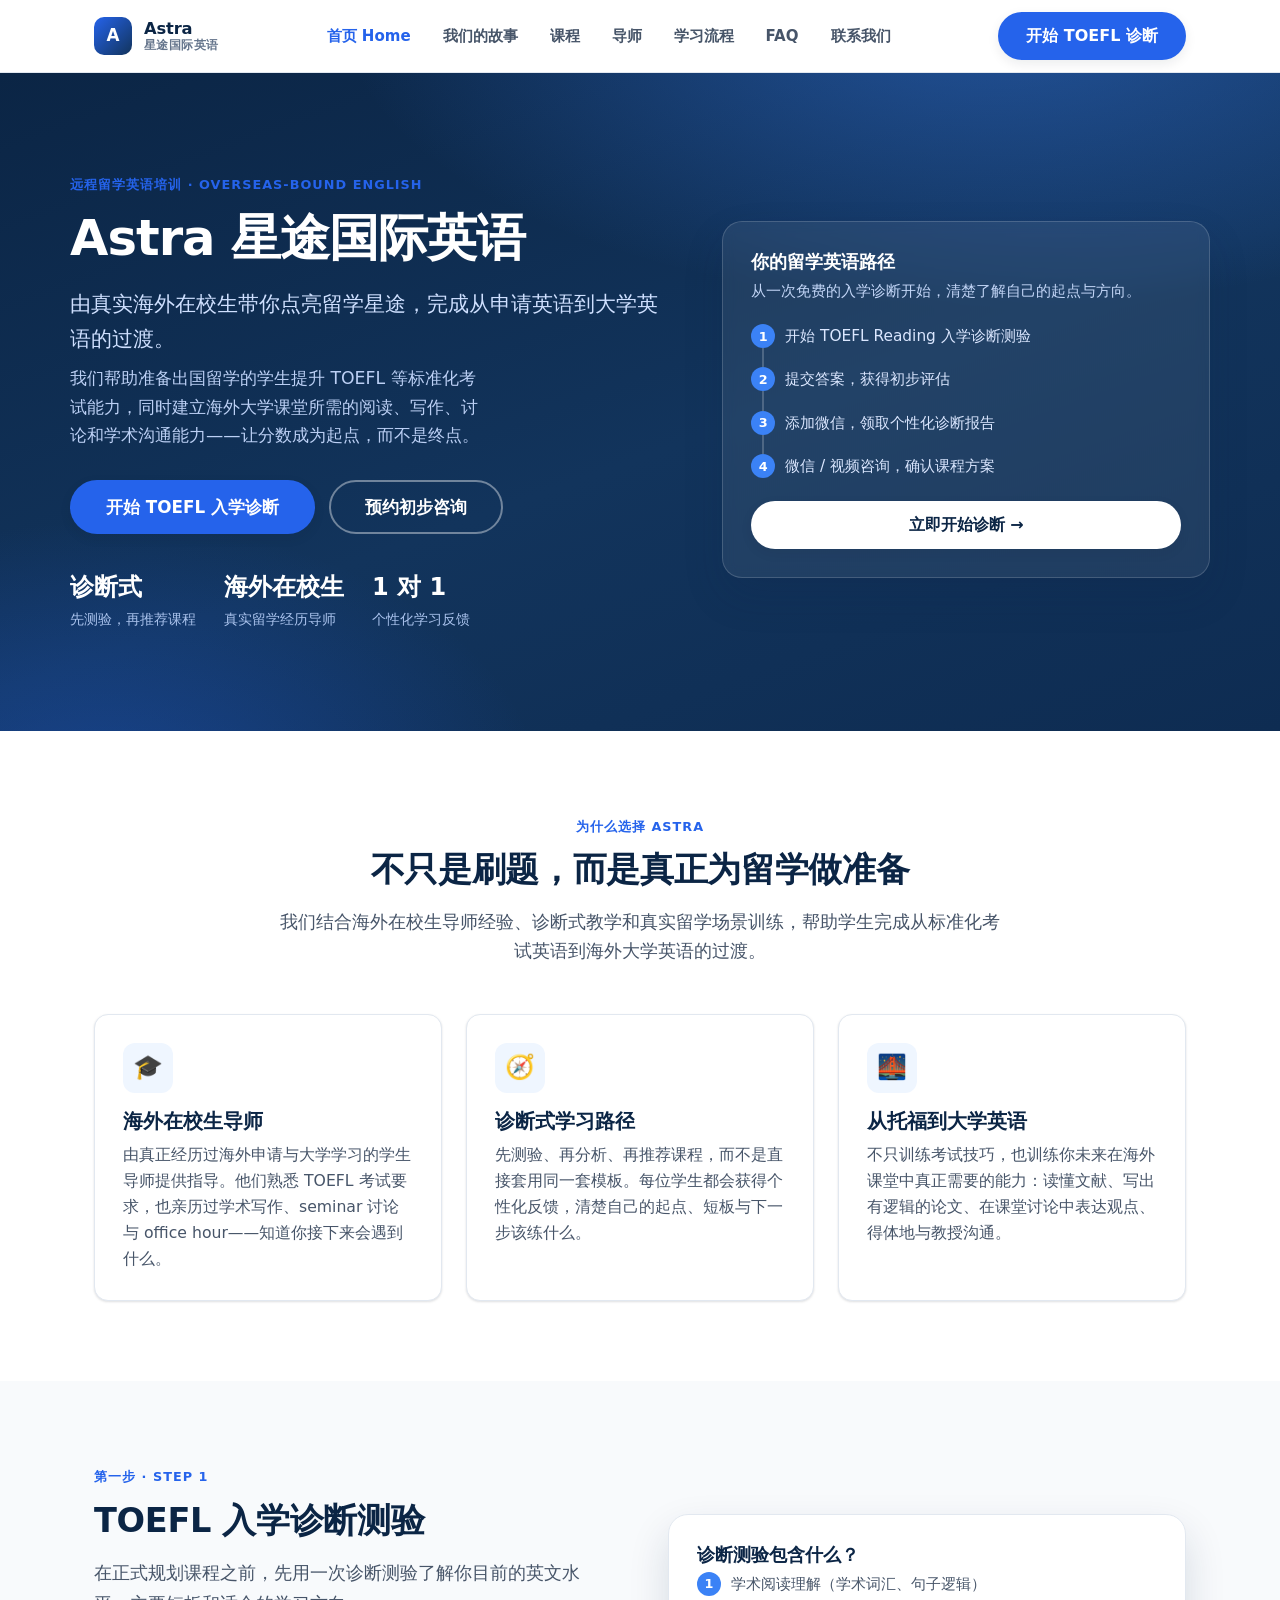
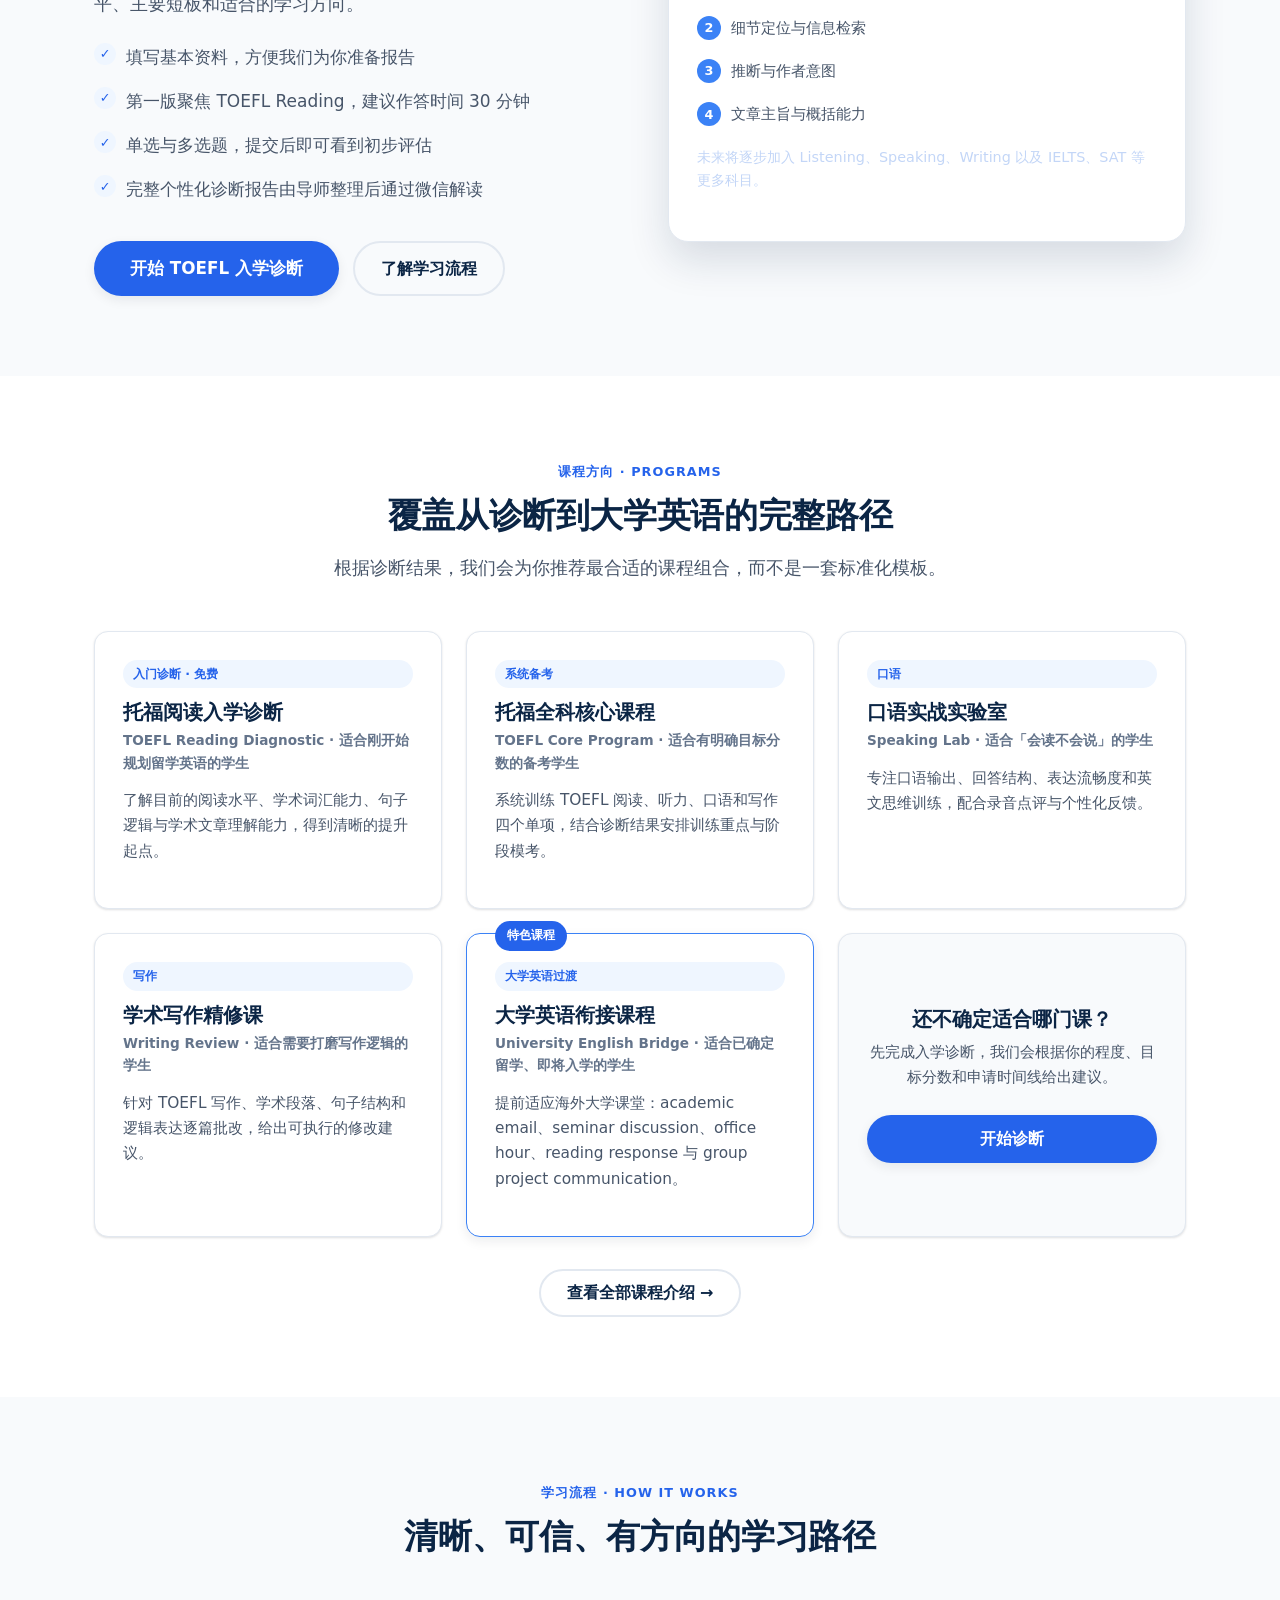
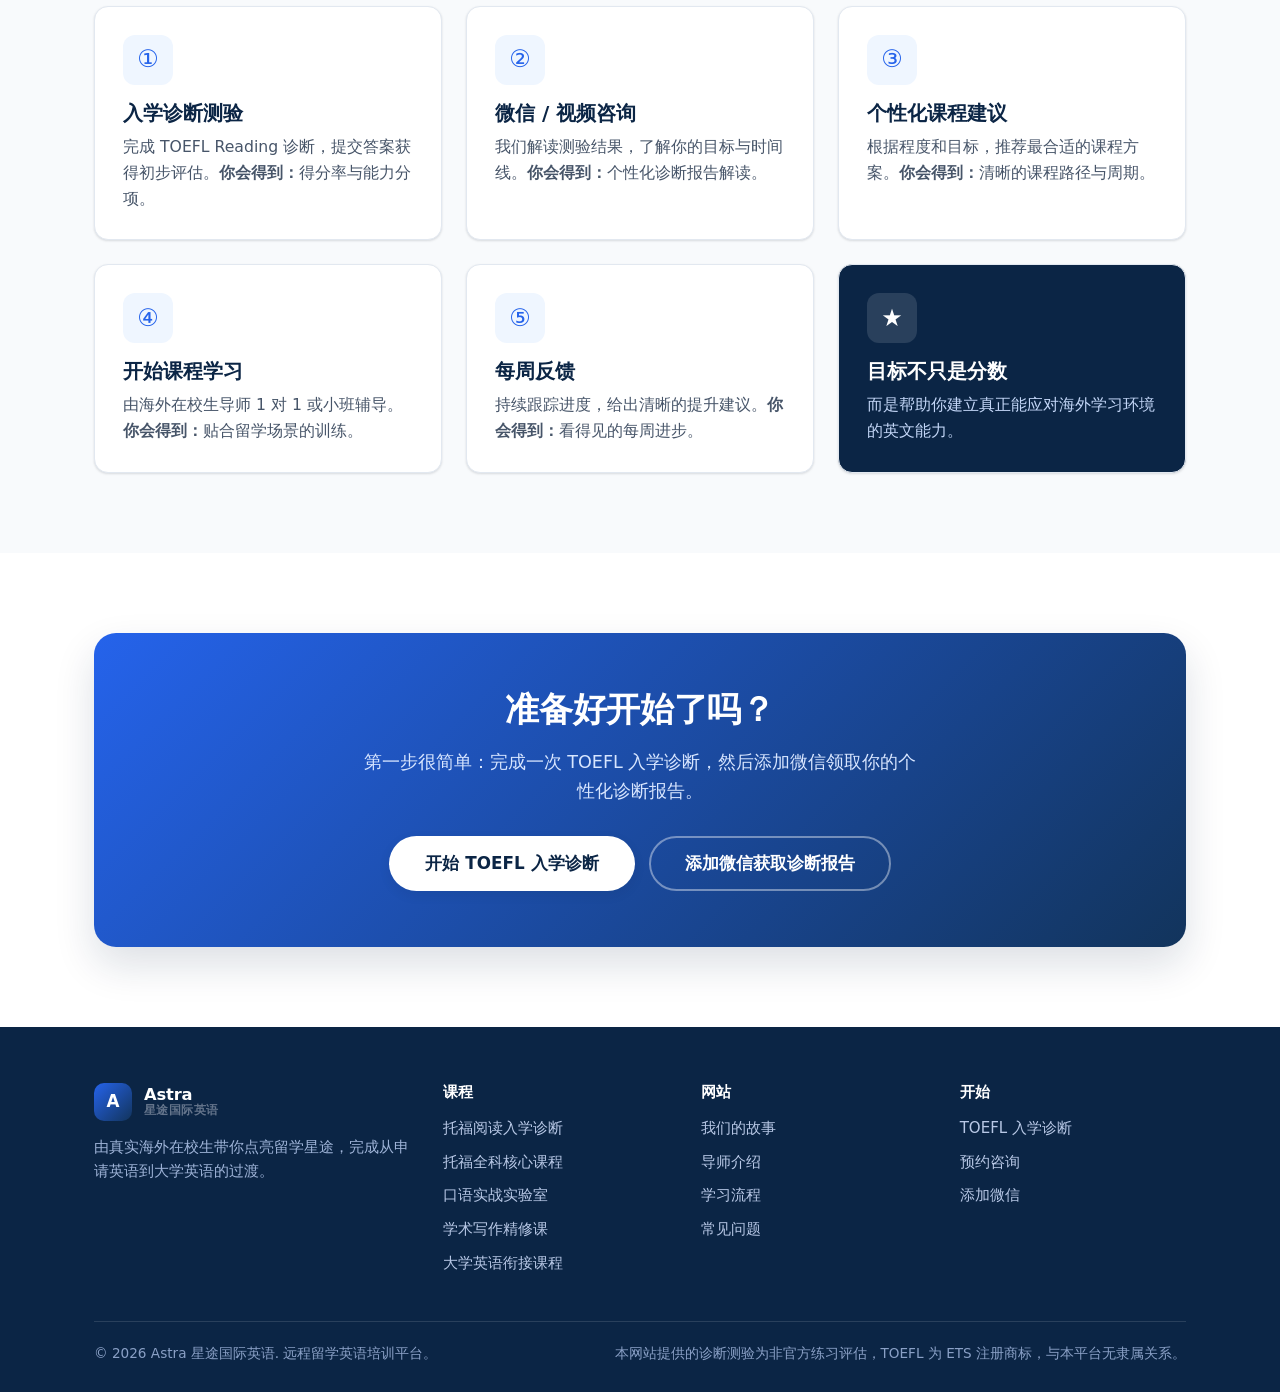
==== commit 30f70a42: "Rebrand site to Astra 星途国际英语 and enrich course content Rename brand from PeerPath Global 领途英语 to Ast" ====
--- a/index.html
+++ b/index.html
@@ -3,8 +3,9 @@
 <head>
   <meta charset="UTF-8">
   <meta name="viewport" content="width=device-width, initial-scale=1.0">
-  <title>PeerPath Global 领途英语 | 由真实海外在校生带你完成从申请英语到大学英语的过渡</title>
-  <meta name="description" content="PeerPath Global 领途英语是一个远程留学英语培训平台，结合 TOEFL 入学诊断测验、海外在校生导师辅导与真实留学场景训练，帮助准备出国的中国学生完成从考试英语到大学英语的过渡。">
+  <title>Astra 星途国际英语 | 由真实海外在校生带你完成从申请英语到大学英语的过渡</title>
+  <meta name="description" content="Astra 星途国际英语是一个远程留学英语培训平台，结合 TOEFL 入学诊断测验、海外在校生导师辅导与真实留学场景训练，帮助准备出国的中国学生完成从考试英语到大学英语的过渡。">
+  <link rel="icon" href="data:image/svg+xml,%3Csvg xmlns='http://www.w3.org/2000/svg' viewBox='0 0 64 64'%3E%3Crect width='64' height='64' rx='14' fill='%232563eb'/%3E%3Ctext x='32' y='45' font-family='Arial,sans-serif' font-size='38' font-weight='bold' fill='white' text-anchor='middle'%3EA%3C/text%3E%3C/svg%3E">
   <link rel="preconnect" href="https://fonts.googleapis.com">
   <link rel="stylesheet" href="css/styles.css">
 </head>
@@ -12,11 +13,11 @@
 
   <header class="site-header">
     <div class="container nav">
-      <a class="brand" href="index.html" aria-label="PeerPath Global 首页">
-        <span class="brand__mark">PP</span>
+      <a class="brand" href="index.html" aria-label="Astra 星途国际英语 首页">
+        <span class="brand__mark" data-brand-mark>A</span>
         <span class="brand__text">
-          <span class="brand__en">PeerPath Global</span>
-          <span class="brand__cn">领途英语</span>
+          <span class="brand__en" data-brand-en>Astra</span>
+          <span class="brand__cn" data-brand-cn>星途国际英语</span>
         </span>
       </a>
       <nav aria-label="主导航">
@@ -45,9 +46,9 @@
       <div class="container hero__inner">
         <div>
           <span class="eyebrow">远程留学英语培训 · Overseas-Bound English</span>
-          <h1>PeerPath Global 领途英语</h1>
-          <p class="hero__slogan">由真实海外在校生带你完成从申请英语到大学英语的过渡。</p>
-          <p class="hero__sub">我们帮助准备出国留学的学生提升 TOEFL 等标准化考试能力，同时建立海外大学课堂所需的阅读、写作、讨论和学术沟通能力。</p>
+          <h1>Astra 星途国际英语</h1>
+          <p class="hero__slogan">由真实海外在校生带你点亮留学星途，完成从申请英语到大学英语的过渡。</p>
+          <p class="hero__sub">我们帮助准备出国留学的学生提升 TOEFL 等标准化考试能力，同时建立海外大学课堂所需的阅读、写作、讨论和学术沟通能力——让分数成为起点，而不是终点。</p>
           <div class="hero__actions">
             <a class="btn btn--primary btn--lg" href="placement-test.html">开始 TOEFL 入学诊断</a>
             <a class="btn btn--ghost-light btn--lg" href="contact.html#book">预约初步咨询</a>
@@ -76,7 +77,7 @@
     <section class="section">
       <div class="container">
         <div class="section-head">
-          <span class="eyebrow">为什么选择 PeerPath</span>
+          <span class="eyebrow">为什么选择 Astra</span>
           <h2>不只是刷题，而是真正为留学做准备</h2>
           <p>我们结合海外在校生导师经验、诊断式教学和真实留学场景训练，帮助学生完成从标准化考试英语到海外大学英语的过渡。</p>
         </div>
@@ -84,17 +85,17 @@
           <div class="card">
             <div class="card__icon">🎓</div>
             <h3>海外在校生导师</h3>
-            <p>由真正经历过海外申请与大学学习的学生导师提供指导。他们熟悉 TOEFL 考试要求，也亲历过学术写作、seminar 讨论与 office hour。</p>
+            <p>由真正经历过海外申请与大学学习的学生导师提供指导。他们熟悉 TOEFL 考试要求，也亲历过学术写作、seminar 讨论与 office hour——知道你接下来会遇到什么。</p>
           </div>
           <div class="card">
             <div class="card__icon">🧭</div>
             <h3>诊断式学习路径</h3>
-            <p>先测验、再分析、再推荐课程，而不是直接套用同一套课程。每位学生都会获得个性化反馈，让学习更清楚、更有方向。</p>
+            <p>先测验、再分析、再推荐课程，而不是直接套用同一套模板。每位学生都会获得个性化反馈，清楚自己的起点、短板与下一步该练什么。</p>
           </div>
           <div class="card">
             <div class="card__icon">🌉</div>
             <h3>从托福到大学英语</h3>
-            <p>不只训练考试技巧，也训练你未来在海外课堂中真正需要的阅读、写作、讨论和跨文化沟通能力。</p>
+            <p>不只训练考试技巧，也训练你未来在海外课堂中真正需要的能力：读懂文献、写出有逻辑的论文、在课堂讨论中表达观点、得体地与教授沟通。</p>
           </div>
         </div>
       </div>
@@ -143,29 +144,34 @@
         </div>
         <div class="grid grid--3">
           <div class="program">
-            <span class="card__tag">入门诊断</span>
-            <h3>TOEFL Reading Diagnostic</h3>
-            <p>了解目前的阅读水平、学术词汇能力、句子逻辑与学术文章理解能力。</p>
+            <span class="card__tag">入门诊断 · 免费</span>
+            <h3>托福阅读入学诊断</h3>
+            <div class="program__meta">TOEFL Reading Diagnostic · 适合刚开始规划留学英语的学生</div>
+            <p>了解目前的阅读水平、学术词汇能力、句子逻辑与学术文章理解能力，得到清晰的提升起点。</p>
           </div>
           <div class="program">
             <span class="card__tag">系统备考</span>
-            <h3>TOEFL Core Program</h3>
-            <p>系统训练 TOEFL 阅读、听力、口语和写作，适合准备正式备考的学生。</p>
+            <h3>托福全科核心课程</h3>
+            <div class="program__meta">TOEFL Core Program · 适合有明确目标分数的备考学生</div>
+            <p>系统训练 TOEFL 阅读、听力、口语和写作四个单项，结合诊断结果安排训练重点与阶段模考。</p>
           </div>
           <div class="program">
             <span class="card__tag">口语</span>
-            <h3>Speaking Lab</h3>
-            <p>专注口语输出、回答结构、表达流畅度和英文思维训练。</p>
+            <h3>口语实战实验室</h3>
+            <div class="program__meta">Speaking Lab · 适合「会读不会说」的学生</div>
+            <p>专注口语输出、回答结构、表达流畅度和英文思维训练，配合录音点评与个性化反馈。</p>
           </div>
           <div class="program">
             <span class="card__tag">写作</span>
-            <h3>Writing Review</h3>
-            <p>针对 TOEFL 写作、学术段落、句子结构和逻辑表达进行反馈。</p>
+            <h3>学术写作精修课</h3>
+            <div class="program__meta">Writing Review · 适合需要打磨写作逻辑的学生</div>
+            <p>针对 TOEFL 写作、学术段落、句子结构和逻辑表达逐篇批改，给出可执行的修改建议。</p>
           </div>
           <div class="program program--featured">
             <span class="program__badge">特色课程</span>
             <span class="card__tag">大学英语过渡</span>
-            <h3>University English Bridge</h3>
+            <h3>大学英语衔接课程</h3>
+            <div class="program__meta">University English Bridge · 适合已确定留学、即将入学的学生</div>
             <p>提前适应海外大学课堂：academic email、seminar discussion、office hour、reading response 与 group project communication。</p>
           </div>
           <div class="program" style="background:var(--bg-soft);justify-content:center;text-align:center">
@@ -188,11 +194,11 @@
           <h2>清晰、可信、有方向的学习路径</h2>
         </div>
         <div class="grid grid--3">
-          <div class="card"><div class="card__icon">①</div><h3>入学诊断测验</h3><p>完成 TOEFL Reading 诊断，提交答案获得初步评估。</p></div>
-          <div class="card"><div class="card__icon">②</div><h3>微信 / 视频咨询</h3><p>我们解读测验结果，了解你的目标与时间线。</p></div>
-          <div class="card"><div class="card__icon">③</div><h3>个性化课程建议</h3><p>根据程度和目标，推荐最合适的课程方案。</p></div>
-          <div class="card"><div class="card__icon">④</div><h3>开始课程学习</h3><p>由海外在校生导师 1 对 1 或小班辅导。</p></div>
-          <div class="card"><div class="card__icon">⑤</div><h3>每周反馈</h3><p>持续跟踪进度，给出清晰的提升建议。</p></div>
+          <div class="card"><div class="card__icon">①</div><h3>入学诊断测验</h3><p>完成 TOEFL Reading 诊断，提交答案获得初步评估。<b>你会得到：</b>得分率与能力分项。</p></div>
+          <div class="card"><div class="card__icon">②</div><h3>微信 / 视频咨询</h3><p>我们解读测验结果，了解你的目标与时间线。<b>你会得到：</b>个性化诊断报告解读。</p></div>
+          <div class="card"><div class="card__icon">③</div><h3>个性化课程建议</h3><p>根据程度和目标，推荐最合适的课程方案。<b>你会得到：</b>清晰的课程路径与周期。</p></div>
+          <div class="card"><div class="card__icon">④</div><h3>开始课程学习</h3><p>由海外在校生导师 1 对 1 或小班辅导。<b>你会得到：</b>贴合留学场景的训练。</p></div>
+          <div class="card"><div class="card__icon">⑤</div><h3>每周反馈</h3><p>持续跟踪进度，给出清晰的提升建议。<b>你会得到：</b>看得见的每周进步。</p></div>
           <div class="card" style="background:var(--navy-900);color:#fff">
             <div class="card__icon" style="background:rgba(255,255,255,.12);color:#fff">★</div>
             <h3 style="color:#fff">目标不只是分数</h3>
@@ -223,18 +229,19 @@
       <div class="footer-grid">
         <div class="footer-brand">
           <a class="brand" href="index.html">
-            <span class="brand__mark">PP</span>
-            <span class="brand__text"><span class="brand__en">PeerPath Global</span><span class="brand__cn">领途英语</span></span>
+            <span class="brand__mark" data-brand-mark>A</span>
+            <span class="brand__text"><span class="brand__en" data-brand-en>Astra</span><span class="brand__cn" data-brand-cn>星途国际英语</span></span>
           </a>
-          <p>由真实海外在校生带你完成从申请英语到大学英语的过渡。</p>
+          <p data-tagline>由真实海外在校生带你点亮留学星途，完成从申请英语到大学英语的过渡。</p>
         </div>
         <div>
           <h4>课程</h4>
           <ul class="footer-links">
-            <li><a href="programs.html">TOEFL Reading Diagnostic</a></li>
-            <li><a href="programs.html">TOEFL Core Program</a></li>
-            <li><a href="programs.html">Speaking Lab</a></li>
-            <li><a href="programs.html">University English Bridge</a></li>
+            <li><a href="programs.html">托福阅读入学诊断</a></li>
+            <li><a href="programs.html">托福全科核心课程</a></li>
+            <li><a href="programs.html">口语实战实验室</a></li>
+            <li><a href="programs.html">学术写作精修课</a></li>
+            <li><a href="programs.html">大学英语衔接课程</a></li>
           </ul>
         </div>
         <div>
@@ -256,7 +263,7 @@
         </div>
       </div>
       <div class="footer-bottom">
-        <span>© <span data-year>2026</span> PeerPath Global 领途英语. 远程留学英语培训平台。</span>
+        <span>© <span data-year>2026</span> Astra 星途国际英语. 远程留学英语培训平台。</span>
         <span>本网站提供的诊断测验为非官方练习评估，TOEFL 为 ETS 注册商标，与本平台无隶属关系。</span>
       </div>
     </div>
--- a/css/styles.css
+++ b/css/styles.css
@@ -1,5 +1,5 @@
 /* ==========================================================================
-   PeerPath Global 领途英语 — Design System
+   Astra 星途国际英语 — Design System
    Modern, clean, education-focused. Navy / blue / white palette.
    ========================================================================== */
 
@@ -208,6 +208,12 @@
 .program p { color: var(--ink-soft); font-size: .96rem; }
 .program .checklist { margin: 6px 0 20px; }
 .program .btn { margin-top: auto; }
+.program__facts { display: grid; gap: 8px; margin: 14px 0 6px; padding: 14px 16px; background: var(--bg-tint); border-radius: 12px; }
+.program__facts > div { display: flex; gap: 10px; font-size: .9rem; color: var(--ink-soft); }
+.program__facts b { color: var(--navy-900); flex: none; min-width: 70px; font-weight: 700; }
+.program__sub { font-size: .8rem; text-transform: uppercase; letter-spacing: .06em; color: var(--blue-600); margin: 18px 0 8px; font-weight: 700; }
+.program__cols { display: grid; grid-template-columns: 1fr 1fr; gap: 0 28px; }
+@media (max-width: 640px) { .program__cols { grid-template-columns: 1fr; } }
 
 /* Mentors ------------------------------------------------------------- */
 .mentor { text-align: left; }
